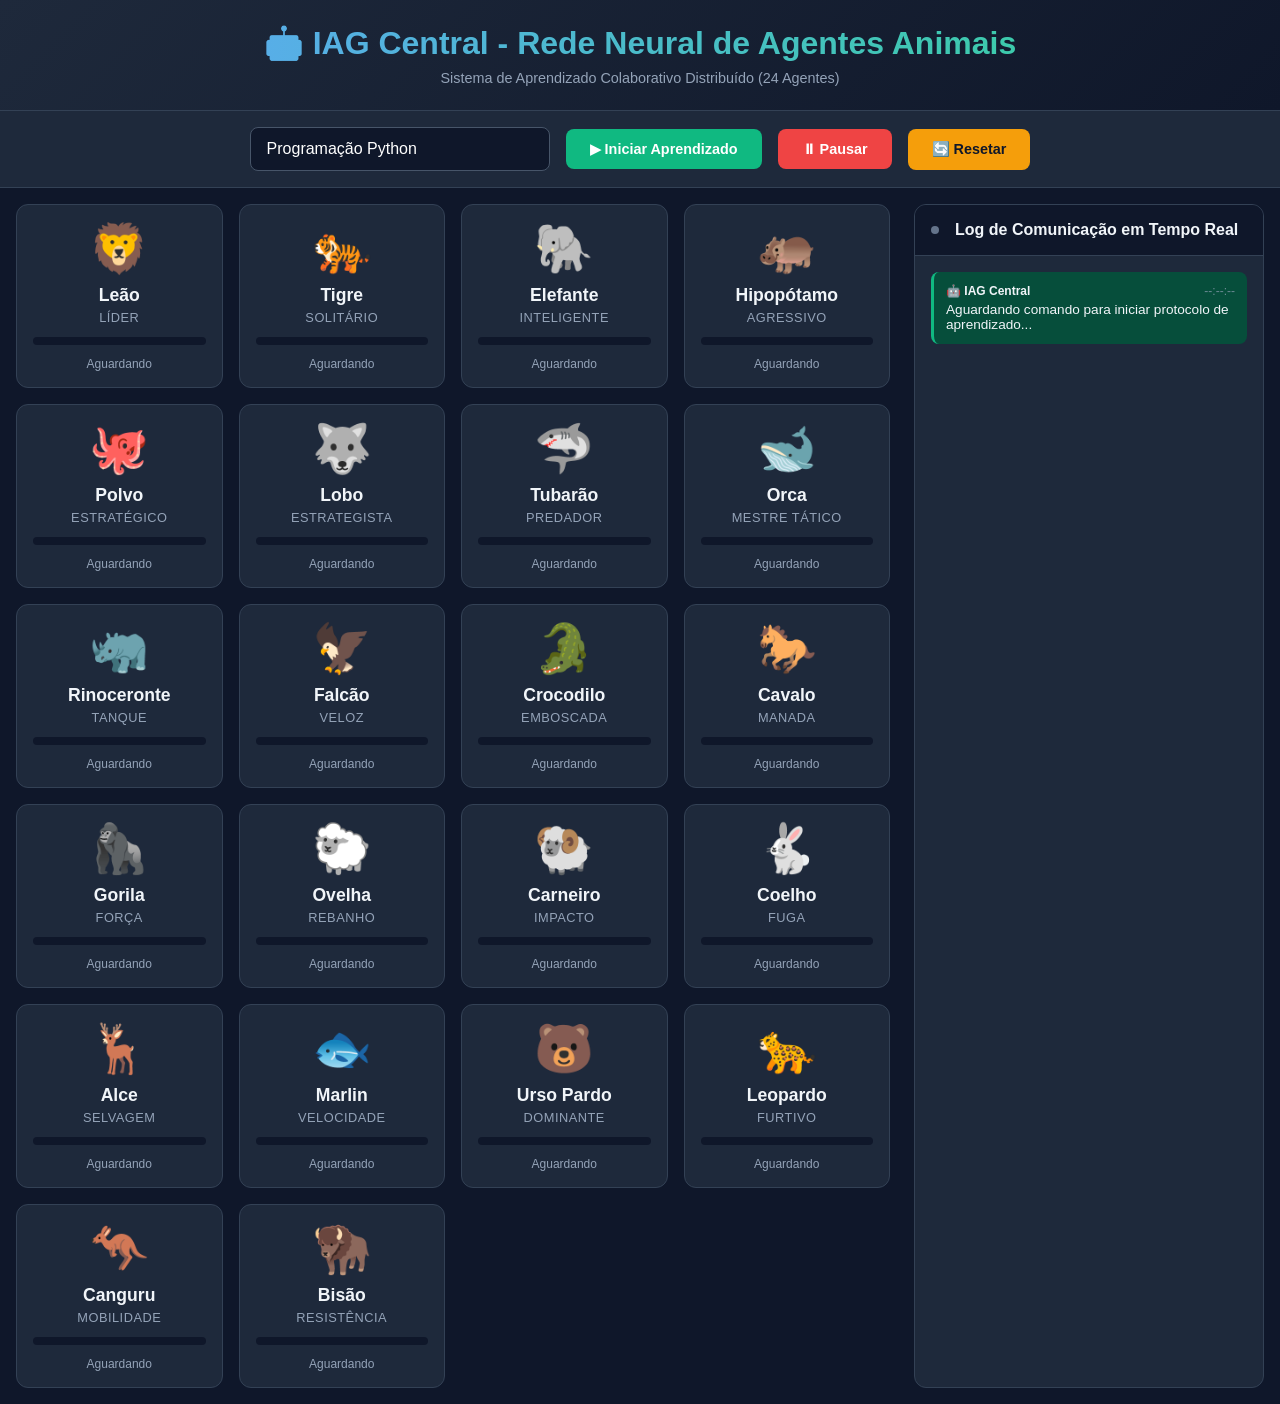
==== static/index.html @ 2105eda1 "Feat: Multi-LLM support and root migration" ====
<!DOCTYPE html>
<html lang="pt-BR">
<head>
    <meta charset="UTF-8">
    <meta name="viewport" content="width=device-width, initial-scale=1.0">
    <title>IAG Central - Simulação de Agentes Animais</title>
    <style>
        :root {
            --bg-color: #0f172a;
            --card-bg: #1e293b;
            --text-primary: #f1f5f9;
            --text-secondary: #94a3b8;
            --accent: #3b82f6;
            --success: #10b981;
            --warning: #f59e0b;
            --danger: #ef4444;
        }

        * { margin: 0; padding: 0; box-sizing: border-box; font-family: 'Segoe UI', sans-serif; }
        
        body {
            background-color: var(--bg-color);
            color: var(--text-primary);
            min-height: 100vh;
            display: flex;
            flex-direction: column;
        }

        header {
            background: linear-gradient(135deg, #1e293b 0%, #0f172a 100%);
            padding: 1.5rem;
            border-bottom: 1px solid #334155;
            text-align: center;
            box-shadow: 0 4px 6px -1px rgba(0, 0, 0, 0.1);
        }

        h1 { font-size: 2rem; margin-bottom: 0.5rem; background: linear-gradient(to right, #60a5fa, #34d399); -webkit-background-clip: text; -webkit-text-fill-color: transparent; }
        .subtitle { color: var(--text-secondary); font-size: 0.9rem; }

        .controls {
            padding: 1rem;
            background: #1e293b;
            display: flex;
            gap: 1rem;
            justify-content: center;
            align-items: center;
            flex-wrap: wrap;
            border-bottom: 1px solid #334155;
        }

        input[type="text"] {
            padding: 0.75rem 1rem;
            border-radius: 8px;
            border: 1px solid #475569;
            background: #0f172a;
            color: white;
            width: 300px;
            font-size: 1rem;
        }

        button {
            padding: 0.75rem 1.5rem;
            border-radius: 8px;
            border: none;
            font-weight: bold;
            cursor: pointer;
            transition: all 0.2s;
            font-size: 0.9rem;
        }

        .btn-start { background: var(--success); color: white; }
        .btn-start:hover { background: #059669; transform: translateY(-2px); }
        .btn-stop { background: var(--danger); color: white; }
        .btn-stop:hover { background: #dc2626; transform: translateY(-2px); }
        .btn-reset { background: var(--warning); color: #0f172a; }
        .btn-reset:hover { background: #d97706; transform: translateY(-2px); }

        .main-container {
            display: grid;
            grid-template-columns: 1fr 350px;
            gap: 1rem;
            padding: 1rem;
            flex: 1;
            overflow: hidden;
        }

        .agents-grid {
            display: grid;
            grid-template-columns: repeat(auto-fill, minmax(200px, 1fr));
            gap: 1rem;
            overflow-y: auto;
            padding-right: 0.5rem;
        }

        .agent-card {
            background: var(--card-bg);
            border-radius: 12px;
            padding: 1rem;
            display: flex;
            flex-direction: column;
            align-items: center;
            text-align: center;
            border: 1px solid #334155;
            transition: transform 0.2s, box-shadow 0.2s;
            position: relative;
            overflow: hidden;
        }

        .agent-card:hover {
            transform: translateY(-4px);
            box-shadow: 0 10px 15px -3px rgba(0, 0, 0, 0.3);
            border-color: var(--accent);
        }

        .agent-icon { font-size: 3rem; margin-bottom: 0.5rem; }
        .agent-name { font-weight: bold; font-size: 1.1rem; margin-bottom: 0.25rem; }
        .agent-type { font-size: 0.8rem; color: var(--text-secondary); margin-bottom: 0.75rem; text-transform: uppercase; letter-spacing: 0.5px; }

        .progress-container {
            width: 100%;
            height: 8px;
            background: #0f172a;
            border-radius: 4px;
            overflow: hidden;
            margin-bottom: 0.5rem;
        }

        .progress-bar {
            height: 100%;
            background: linear-gradient(90deg, var(--accent), var(--success));
            width: 0%;
            transition: width 0.5s ease-out;
        }

        .agent-status {
            font-size: 0.75rem;
            color: var(--text-secondary);
            margin-top: 0.25rem;
        }

        .chat-panel {
            background: var(--card-bg);
            border-radius: 12px;
            border: 1px solid #334155;
            display: flex;
            flex-direction: column;
            overflow: hidden;
        }

        .chat-header {
            padding: 1rem;
            background: #0f172a;
            border-bottom: 1px solid #334155;
            font-weight: bold;
            display: flex;
            align-items: center;
            gap: 0.5rem;
        }

        .chat-messages {
            flex: 1;
            overflow-y: auto;
            padding: 1rem;
            display: flex;
            flex-direction: column;
            gap: 0.75rem;
        }

        .message {
            background: #0f172a;
            padding: 0.75rem;
            border-radius: 8px;
            font-size: 0.85rem;
            border-left: 3px solid var(--accent);
            animation: fadeIn 0.3s ease-in;
        }

        .message.system { border-left-color: var(--success); background: #064e3b; }
        .message.expert { border-left-color: var(--warning); background: #451a03; }

        .msg-header { display: flex; justify-content: space-between; margin-bottom: 0.25rem; font-size: 0.75rem; color: var(--text-secondary); }
        .msg-agent { font-weight: bold; color: var(--text-primary); }
        .msg-time { opacity: 0.7; }

        @keyframes fadeIn { from { opacity: 0; transform: translateY(10px); } to { opacity: 1; transform: translateY(0); } }

        /* Scrollbar customizada */
        ::-webkit-scrollbar { width: 8px; }
        ::-webkit-scrollbar-track { background: #0f172a; }
        ::-webkit-scrollbar-thumb { background: #475569; border-radius: 4px; }
        ::-webkit-scrollbar-thumb:hover { background: #64748b; }

        .status-indicator {
            display: inline-block;
            width: 8px;
            height: 8px;
            border-radius: 50%;
            background: #64748b;
            margin-right: 0.5rem;
        }
        .status-indicator.active { background: var(--success); box-shadow: 0 0 8px var(--success); animation: pulse 1.5s infinite; }

        @keyframes pulse { 0% { opacity: 1; } 50% { opacity: 0.5; } 100% { opacity: 1; } }

        .topic-display {
            margin-top: 0.5rem;
            font-size: 0.9rem;
            color: var(--accent);
            font-weight: bold;
        }
    </style>
</head>
<body>
    <header>
        <h1>🤖 IAG Central - Rede Neural de Agentes Animais</h1>
        <p class="subtitle">Sistema de Aprendizado Colaborativo Distribuído (24 Agentes)</p>
    </header>

    <div class="controls">
        <input type="text" id="topicInput" placeholder="Ex: Python, Mandarim, Quantum Physics..." value="Programação Python">
        <button class="btn-start" onclick="startLearning()">▶ Iniciar Aprendizado</button>
        <button class="btn-stop" onclick="stopLearning()">⏸ Pausar</button>
        <button class="btn-reset" onclick="resetSimulation()">🔄 Resetar</button>
    </div>

    <div class="main-container">
        <div class="agents-grid" id="agentsGrid">
            <!-- Cards gerados via JS -->
        </div>

        <div class="chat-panel">
            <div class="chat-header">
                <span class="status-indicator" id="systemStatus"></span>
                Log de Comunicação em Tempo Real
            </div>
            <div class="chat-messages" id="chatMessages">
                <div class="message system">
                    <div class="msg-header">
                        <span class="msg-agent">🤖 IAG Central</span>
                        <span class="msg-time">--:--:--</span>
                    </div>
                    <div class="msg-text">Aguardando comando para iniciar protocolo de aprendizado...</div>
                </div>
            </div>
        </div>
    </div>

    <script>
        const agentsGrid = document.getElementById('agentsGrid');
        const chatMessages = document.getElementById('chatMessages');
        const systemStatus = document.getElementById('systemStatus');
        let eventSource = null;
        let isRunning = false;

        // Inicializar Grid
        function initGrid() {
            const animals = [
                {id: 'leao', name: 'Leão', icon: '🦁', type: 'Líder'},
                {id: 'tigre', name: 'Tigre', icon: '🐅', type: 'Solitário'},
                {id: 'elefante', name: 'Elefante', icon: '🐘', type: 'Inteligente'},
                {id: 'hipopotamo', name: 'Hipopótamo', icon: '🦛', type: 'Agressivo'},
                {id: 'polvo', name: 'Polvo', icon: '🐙', type: 'Estratégico'},
                {id: 'lobo', name: 'Lobo', icon: '🐺', type: 'Estrategista'},
                {id: 'tubarao', name: 'Tubarão', icon: '🦈', type: 'Predador'},
                {id: 'orca', name: 'Orca', icon: '🐋', type: 'Mestre Tático'},
                {id: 'rinoceronte', name: 'Rinoceronte', icon: '🦏', type: 'Tanque'},
                {id: 'falcao', name: 'Falcão', icon: '🦅', type: 'Veloz'},
                {id: 'crocodilo', name: 'Crocodilo', icon: '🐊', type: 'Emboscada'},
                {id: 'cavalo', name: 'Cavalo', icon: '🐎', type: 'Manada'},
                {id: 'gorila', name: 'Gorila', icon: '🦍', type: 'Força'},
                {id: 'ovelha', name: 'Ovelha', icon: '🐑', type: 'Rebanho'},
                {id: 'carneiro', name: 'Carneiro', icon: '🐏', type: 'Impacto'},
                {id: 'coelho', name: 'Coelho', icon: '🐇', type: 'Fuga'},
                {id: 'alce', name: 'Alce', icon: '🦌', type: 'Selvagem'},
                {id: 'marlin', name: 'Marlin', icon: '🐟', type: 'Velocidade'},
                {id: 'urso_pardo', name: 'Urso Pardo', icon: '🐻', type: 'Dominante'},
                {id: 'leopardo', name: 'Leopardo', icon: '🐆', type: 'Furtivo'},
                {id: 'canguru', name: 'Canguru', icon: '🦘', type: 'Mobilidade'},
                {id: 'bisao', name: 'Bisão', icon: '🦬', type: 'Resistência'}
            ];

            agentsGrid.innerHTML = animals.map(a => `
                <div class="agent-card" id="card-${a.id}">
                    <div class="agent-icon">${a.icon}</div>
                    <div class="agent-name">${a.name}</div>
                    <div class="agent-type">${a.type}</div>
                    <div class="progress-container">
                        <div class="progress-bar" id="prog-${a.id}"></div>
                    </div>
                    <div class="agent-status" id="status-${a.id}">Aguardando</div>
                </div>
            `).join('');
        }

        function connectSSE() {
            if (eventSource) eventSource.close();
            
            eventSource = new EventSource('/stream');
            
            eventSource.addEventListener('update', (event) => {
                const data = JSON.parse(event.data);
                updateAgents(data.agents);
                updateChat(data.chat);
                
                if (data.active) {
                    systemStatus.classList.add('active');
                    document.querySelector('.topic-display')?.remove();
                    if (!document.getElementById('currentTopic')) {
                        const topicEl = document.createElement('div');
                        topicEl.id = 'currentTopic';
                        topicEl.className = 'topic-display';
                        topicEl.textContent = `📚 Aprendendo: ${data.topic}`;
                        document.querySelector('.chat-header').appendChild(topicEl);
                    }
                } else {
                    systemStatus.classList.remove('active');
                }
            });

            eventSource.onerror = () => {
                console.log("Reconectando...");
                eventSource.close();
                setTimeout(connectSSE, 3000);
            };
        }

        function updateAgents(agentsState) {
            for (const [id, state] of Object.entries(agentsState)) {
                const bar = document.getElementById(`prog-${id}`);
                const status = document.getElementById(`status-${id}`);
                if (bar) bar.style.width = `${state.progress}%`;
                if (status) {
                    status.textContent = `${state.status} (${Math.round(state.progress)}%)`;
                    if (state.progress >= 100) status.style.color = '#10b981';
                    else if (state.progress >= 70) status.style.color = '#3b82f6';
                    else status.style.color = '#94a3b8';
                }
            }
        }

        function updateChat(messages) {
            if (messages.length === 0) return;
            
            const lastMsg = chatMessages.querySelector('.message');
            if (lastMsg && messages[0]) {
                const lastText = lastMsg.querySelector('.msg-text').textContent;
                if (lastText === messages[0].text) return;
            }

            const msg = messages[0];
            const div = document.createElement('div');
            div.className = `message ${msg.agent === 'IAG Central' ? 'system' : (msg.progress > 80 ? 'expert' : '')}`;
            div.innerHTML = `
                <div class="msg-header">
                    <span class="msg-agent">${msg.icon} ${msg.agent}</span>
                    <span class="msg-time">${msg.time}</span>
                </div>
                <div class="msg-text">${msg.text}</div>
            `;
            
            chatMessages.insertBefore(div, chatMessages.firstChild);
            
            while (chatMessages.children.length > 20) {
                chatMessages.removeChild(chatMessages.lastChild);
            }
        }

        async function startLearning() {
            if (isRunning) return;
            const topic = document.getElementById('topicInput').value || "Conhecimento Geral";
            try {
                const res = await fetch(`/start/${encodeURIComponent(topic)}`, { method: 'POST' });
                if (res.ok) {
                    isRunning = true;
                    connectSSE();
                }
            } catch (e) { console.error(e); }
        }

        async function stopLearning() {
            try {
                const res = await fetch('/stop', { method: 'POST' });
                if (res.ok) isRunning = false;
            } catch (e) { console.error(e); }
        }

        function resetSimulation() {
            location.reload();
        }

        initGrid();
        connectSSE();
    </script>
</body>
</html>
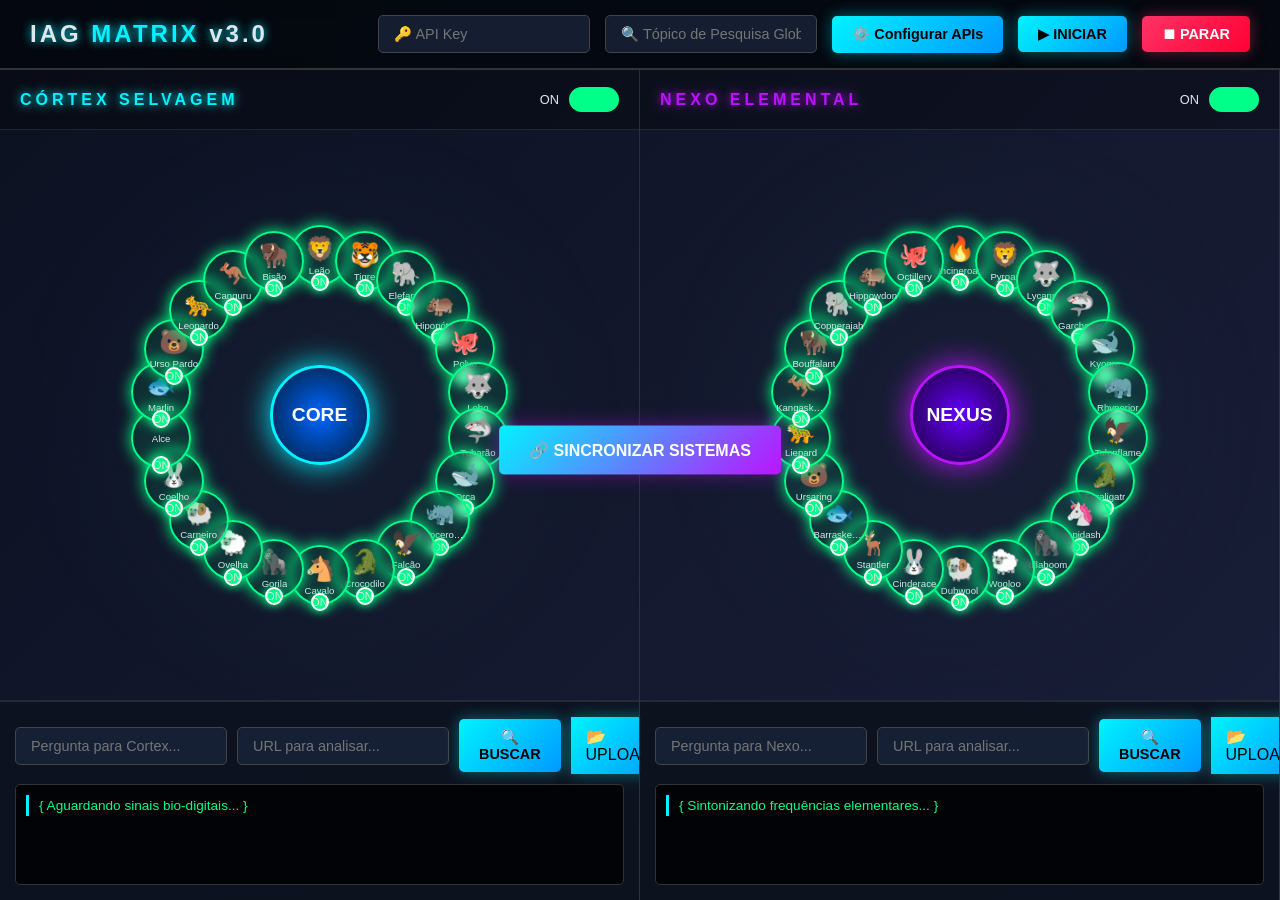
==== commit 9100d432: "feat: Matrix v3.0 Final - Premium Nexus (Duo-Rings, API Matrix, Global Sync & Bugfixes)" ====
--- a/static/index.html
+++ b/static/index.html
@@ -1,395 +1,738 @@
 <!DOCTYPE html>
-<html lang="pt-BR">
+<html lang="pt-br">
 <head>
     <meta charset="UTF-8">
     <meta name="viewport" content="width=device-width, initial-scale=1.0">
-    <title>IAG Central - Simulação de Agentes Animais</title>
+    <title>IAG MATRIX - Sistema Híbrido</title>
     <style>
         :root {
-            --bg-color: #0f172a;
-            --card-bg: #1e293b;
-            --text-primary: #f1f5f9;
-            --text-secondary: #94a3b8;
-            --accent: #3b82f6;
-            --success: #10b981;
-            --warning: #f59e0b;
-            --danger: #ef4444;
-        }
-
-        * { margin: 0; padding: 0; box-sizing: border-box; font-family: 'Segoe UI', sans-serif; }
+            --bg-dark: #0b1120;
+            --panel-bg: #151e32;
+            --neon-blue: #00f3ff;
+            --neon-purple: #bc13fe;
+            --neon-green: #00ff88;
+            --text-color: #e0e6ed;
+        }
+
+        * { box-sizing: border-box; margin: 0; padding: 0; font-family: 'Segoe UI', sans-serif; }
         
-        body {
-            background-color: var(--bg-color);
-            color: var(--text-primary);
-            min-height: 100vh;
+        body { 
+            background: linear-gradient(135deg, #0b1120 0%, #1a1f3a 100%); 
+            color: var(--text-color); 
+            height: 100vh; 
+            overflow: hidden; 
+            display: flex; 
+            flex-direction: column; 
+        }
+
+        /* Header */
+        header {
+            height: 70px; 
+            background: rgba(5, 8, 15, 0.95); 
+            border-bottom: 2px solid #333;
+            display: flex; 
+            align-items: center; 
+            justify-content: space-between; 
+            padding: 0 30px;
+            backdrop-filter: blur(10px);
+        }
+
+        .logo { 
+            font-weight: bold; 
+            font-size: 1.5rem; 
+            letter-spacing: 3px;
+            text-shadow: 0 0 10px var(--neon-blue);
+        }
+        .logo span { color: var(--neon-blue); }
+
+        .top-controls { 
+            display: flex; 
+            gap: 15px; 
+            align-items: center; 
+        }
+
+        input[type="text"], input[type="password"] { 
+            background: rgba(26, 37, 58, 0.8); 
+            border: 1px solid #444; 
+            color: white; 
+            padding: 10px 15px; 
+            border-radius: 5px;
+            font-size: 0.9rem;
+        }
+
+        button { 
+            cursor: pointer; 
+            border: none; 
+            padding: 10px 20px; 
+            border-radius: 5px; 
+            font-weight: bold; 
+            transition: all 0.3s;
+            font-size: 0.9rem;
+        }
+
+        .btn-primary { 
+            background: linear-gradient(135deg, var(--neon-blue), #0099ff); 
+            color: #000;
+            box-shadow: 0 0 15px rgba(0, 243, 255, 0.4);
+        }
+        .btn-primary:hover { transform: translateY(-2px); box-shadow: 0 0 25px rgba(0, 243, 255, 0.6); }
+
+        .btn-danger { 
+            background: linear-gradient(135deg, #ff3366, #ff0033); 
+            color: white;
+            box-shadow: 0 0 15px rgba(255, 51, 102, 0.4);
+        }
+        .btn-danger:hover { transform: translateY(-2px); }
+
+        .btn-sync { 
+            background: linear-gradient(135deg, var(--neon-blue), var(--neon-purple)); 
+            color: white;
+            box-shadow: 0 0 20px rgba(188, 19, 254, 0.4);
+        }
+
+        /* Main Container */
+        .matrix-container {
+            flex: 1; 
+            display: flex; 
+            position: relative;
+        }
+
+        .side-panel {
+            flex: 1; 
+            position: relative; 
+            border-right: 1px solid rgba(255,255,255,0.1);
+            overflow: hidden;
             display: flex;
             flex-direction: column;
         }
 
-        header {
-            background: linear-gradient(135deg, #1e293b 0%, #0f172a 100%);
-            padding: 1.5rem;
-            border-bottom: 1px solid #334155;
-            text-align: center;
-            box-shadow: 0 4px 6px -1px rgba(0, 0, 0, 0.1);
-        }
-
-        h1 { font-size: 2rem; margin-bottom: 0.5rem; background: linear-gradient(to right, #60a5fa, #34d399); -webkit-background-clip: text; -webkit-text-fill-color: transparent; }
-        .subtitle { color: var(--text-secondary); font-size: 0.9rem; }
-
-        .controls {
-            padding: 1rem;
-            background: #1e293b;
-            display: flex;
-            gap: 1rem;
-            justify-content: center;
-            align-items: center;
-            flex-wrap: wrap;
-            border-bottom: 1px solid #334155;
-        }
-
-        input[type="text"] {
-            padding: 0.75rem 1rem;
-            border-radius: 8px;
-            border: 1px solid #475569;
-            background: #0f172a;
-            color: white;
-            width: 300px;
+        .panel-header {
+            height: 60px; 
+            display: flex; 
+            align-items: center; 
+            justify-content: space-between;
+            padding: 0 20px;
+            background: rgba(0,0,0,0.3);
+            border-bottom: 1px solid rgba(255,255,255,0.1);
+        }
+
+        .panel-title { 
+            font-weight: bold; 
+            letter-spacing: 4px; 
             font-size: 1rem;
-        }
-
-        button {
-            padding: 0.75rem 1.5rem;
-            border-radius: 8px;
-            border: none;
-            font-weight: bold;
-            cursor: pointer;
-            transition: all 0.2s;
-            font-size: 0.9rem;
-        }
-
-        .btn-start { background: var(--success); color: white; }
-        .btn-start:hover { background: #059669; transform: translateY(-2px); }
-        .btn-stop { background: var(--danger); color: white; }
-        .btn-stop:hover { background: #dc2626; transform: translateY(-2px); }
-        .btn-reset { background: var(--warning); color: #0f172a; }
-        .btn-reset:hover { background: #d97706; transform: translateY(-2px); }
-
-        .main-container {
-            display: grid;
-            grid-template-columns: 1fr 350px;
-            gap: 1rem;
-            padding: 1rem;
-            flex: 1;
-            overflow: hidden;
-        }
-
-        .agents-grid {
-            display: grid;
-            grid-template-columns: repeat(auto-fill, minmax(200px, 1fr));
-            gap: 1rem;
-            overflow-y: auto;
-            padding-right: 0.5rem;
-        }
-
-        .agent-card {
-            background: var(--card-bg);
-            border-radius: 12px;
-            padding: 1rem;
-            display: flex;
-            flex-direction: column;
-            align-items: center;
-            text-align: center;
-            border: 1px solid #334155;
-            transition: transform 0.2s, box-shadow 0.2s;
-            position: relative;
-            overflow: hidden;
-        }
-
-        .agent-card:hover {
-            transform: translateY(-4px);
-            box-shadow: 0 10px 15px -3px rgba(0, 0, 0, 0.3);
-            border-color: var(--accent);
-        }
-
-        .agent-icon { font-size: 3rem; margin-bottom: 0.5rem; }
-        .agent-name { font-weight: bold; font-size: 1.1rem; margin-bottom: 0.25rem; }
-        .agent-type { font-size: 0.8rem; color: var(--text-secondary); margin-bottom: 0.75rem; text-transform: uppercase; letter-spacing: 0.5px; }
-
-        .progress-container {
-            width: 100%;
-            height: 8px;
-            background: #0f172a;
-            border-radius: 4px;
-            overflow: hidden;
-            margin-bottom: 0.5rem;
-        }
-
-        .progress-bar {
-            height: 100%;
-            background: linear-gradient(90deg, var(--accent), var(--success));
-            width: 0%;
-            transition: width 0.5s ease-out;
-        }
-
-        .agent-status {
-            font-size: 0.75rem;
-            color: var(--text-secondary);
-            margin-top: 0.25rem;
-        }
-
-        .chat-panel {
-            background: var(--card-bg);
-            border-radius: 12px;
-            border: 1px solid #334155;
-            display: flex;
-            flex-direction: column;
-            overflow: hidden;
-        }
-
-        .chat-header {
-            padding: 1rem;
-            background: #0f172a;
-            border-bottom: 1px solid #334155;
-            font-weight: bold;
+            text-shadow: 0 0 10px currentColor;
+        }
+        .cortex .panel-title { color: var(--neon-blue); }
+        .nexo .panel-title { color: var(--neon-purple); }
+
+        .system-toggle {
             display: flex;
             align-items: center;
-            gap: 0.5rem;
-        }
-
-        .chat-messages {
+            gap: 10px;
+            font-size: 0.8rem;
+        }
+
+        .toggle-switch {
+            position: relative;
+            width: 50px;
+            height: 25px;
+            background: #333;
+            border-radius: 25px;
+            cursor: pointer;
+            transition: 0.3s;
+        }
+
+        .toggle-switch.active {
+            background: var(--neon-green);
+        }
+
+        .toggle-slider {
+            position: absolute;
+            top: 3px;
+            left: 3px;
+            width: 19px;
+            height: 19px;
+            background: white;
+            border-radius: 50%;
+            transition: 0.3s;
+        }
+
+        .toggle-switch.active .toggle-slider {
+            left: 28px;
+        }
+
+        /* Graph Area - Radial Layout */
+        .graph-area {
+            flex: 1; 
+            position: relative; 
+            display: flex; 
+            align-items: center; 
+            justify-content: center;
+            background: radial-gradient(circle at center, rgba(26, 37, 58, 0.5) 0%, transparent 70%);
+        }
+
+        .core-circle {
+            width: 100px; 
+            height: 100px; 
+            border-radius: 50%; 
+            display: flex; 
+            align-items: center; 
+            justify-content: center;
+            font-weight: bold;
+            font-size: 1.2rem;
+            z-index: 10;
+            position: absolute;
+            box-shadow: 0 0 30px rgba(0,0,0,0.8);
+            border: 3px solid;
+        }
+
+        .cortex .core-circle { 
+            background: radial-gradient(circle, #0066ff, #001a33);
+            border-color: var(--neon-blue); 
+            box-shadow: 0 0 30px var(--neon-blue);
+            color: white;
+        }
+
+        .nexo .core-circle { 
+            background: radial-gradient(circle, #6600ff, #1a0033);
+            border-color: var(--neon-purple); 
+            box-shadow: 0 0 30px var(--neon-purple);
+            color: white;
+        }
+
+        /* Agent Nodes */
+        .agent-node {
+            position: absolute; 
+            width: 60px; 
+            height: 60px; 
+            border-radius: 50%;
+            background: rgba(34, 34, 34, 0.9);
+            border: 2px solid #444;
+            display: flex; 
+            flex-direction: column;
+            align-items: center; 
+            justify-content: center; 
+            font-size: 0.65rem; 
+            cursor: pointer;
+            transition: all 0.3s;
+            z-index: 5;
+            backdrop-filter: blur(5px);
+        }
+
+        .agent-node:hover {
+            transform: scale(1.1);
+            z-index: 6;
+        }
+
+        .agent-node.active { 
+            border-color: var(--neon-green); 
+            box-shadow: 0 0 15px var(--neon-green);
+            background: rgba(0, 255, 136, 0.1);
+        }
+
+        .agent-node.disabled { 
+            opacity: 0.3; 
+            filter: grayscale(1);
+        }
+
+        .agent-icon {
+            font-size: 1.5rem;
+            margin-bottom: 2px;
+        }
+
+        .agent-name {
+            font-size: 0.6rem;
+            text-align: center;
+            max-width: 50px;
+            overflow: hidden;
+            text-overflow: ellipsis;
+        }
+
+        .agent-toggle-btn {
+            position: absolute; 
+            bottom: -8px; 
+            width: 18px; 
+            height: 18px; 
+            border-radius: 50%;
+            background: #333; 
+            border: 2px solid #fff;
+            cursor: pointer;
+            display: flex;
+            align-items: center;
+            justify-content: center;
+            font-size: 0.7rem;
+            z-index: 7;
+        }
+
+        .agent-toggle-btn.on { 
+            background: var(--neon-green);
+            box-shadow: 0 0 10px var(--neon-green);
+        }
+
+        /* Bottom Controls */
+        .bottom-controls {
+            height: 200px; 
+            background: rgba(13, 18, 31, 0.95);
+            border-top: 2px solid rgba(255,255,255,0.1);
+            padding: 15px; 
+            display: flex; 
+            flex-direction: column; 
+            gap: 10px;
+            backdrop-filter: blur(10px);
+        }
+
+        .control-row {
+            display: flex;
+            gap: 10px;
+            align-items: center;
+        }
+
+        .control-row input[type="text"] {
             flex: 1;
+        }
+
+        .log-box {
+            flex: 1; 
+            background: rgba(0, 0, 0, 0.8); 
+            border: 1px solid #333; 
+            color: var(--neon-green); 
+            font-family: 'Courier New', monospace;
+            padding: 10px; 
+            font-size: 0.85rem; 
             overflow-y: auto;
-            padding: 1rem;
-            display: flex;
-            flex-direction: column;
-            gap: 0.75rem;
-        }
-
-        .message {
-            background: #0f172a;
-            padding: 0.75rem;
-            border-radius: 8px;
-            font-size: 0.85rem;
-            border-left: 3px solid var(--accent);
-            animation: fadeIn 0.3s ease-in;
-        }
-
-        .message.system { border-left-color: var(--success); background: #064e3b; }
-        .message.expert { border-left-color: var(--warning); background: #451a03; }
-
-        .msg-header { display: flex; justify-content: space-between; margin-bottom: 0.25rem; font-size: 0.75rem; color: var(--text-secondary); }
-        .msg-agent { font-weight: bold; color: var(--text-primary); }
-        .msg-time { opacity: 0.7; }
-
-        @keyframes fadeIn { from { opacity: 0; transform: translateY(10px); } to { opacity: 1; transform: translateY(0); } }
-
-        /* Scrollbar customizada */
-        ::-webkit-scrollbar { width: 8px; }
-        ::-webkit-scrollbar-track { background: #0f172a; }
-        ::-webkit-scrollbar-thumb { background: #475569; border-radius: 4px; }
-        ::-webkit-scrollbar-thumb:hover { background: #64748b; }
-
-        .status-indicator {
-            display: inline-block;
-            width: 8px;
-            height: 8px;
-            border-radius: 50%;
-            background: #64748b;
-            margin-right: 0.5rem;
-        }
-        .status-indicator.active { background: var(--success); box-shadow: 0 0 8px var(--success); animation: pulse 1.5s infinite; }
-
-        @keyframes pulse { 0% { opacity: 1; } 50% { opacity: 0.5; } 100% { opacity: 1; } }
-
-        .topic-display {
-            margin-top: 0.5rem;
-            font-size: 0.9rem;
-            color: var(--accent);
-            font-weight: bold;
+            border-radius: 5px;
+        }
+
+        .log-box div {
+            margin-bottom: 5px;
+            padding: 3px;
+            border-left: 3px solid var(--neon-blue);
+            padding-left: 10px;
+        }
+
+        /* Modal */
+        .modal-overlay {
+            display: none; 
+            position: fixed; 
+            top: 0; 
+            left: 0; 
+            width: 100%; 
+            height: 100%;
+            background: rgba(0,0,0,0.9); 
+            z-index: 100; 
+            align-items: center; 
+            justify-content: center;
+            backdrop-filter: blur(5px);
+        }
+
+        .modal { 
+            background: linear-gradient(135deg, #1a253a, #0f1525); 
+            padding: 30px; 
+            border-radius: 10px; 
+            width: 500px; 
+            border: 2px solid var(--neon-blue);
+            box-shadow: 0 0 40px rgba(0, 243, 255, 0.3);
+        }
+
+        .modal h2 { 
+            margin-bottom: 20px; 
+            color: var(--neon-blue);
+            text-align: center;
+            text-shadow: 0 0 10px var(--neon-blue);
+        }
+
+        .api-row { 
+            display: flex; 
+            justify-content: space-between; 
+            margin-bottom: 15px; 
+            align-items: center;
+            padding: 10px;
+            background: rgba(255,255,255,0.05);
+            border-radius: 5px;
+        }
+
+        .api-row input[type="text"] {
+            flex: 1;
+            margin-right: 10px;
+        }
+
+        .close-modal { 
+            float: right; 
+            cursor: pointer; 
+            font-size: 1.5rem;
+            color: #fff;
+        }
+
+        /* Sync Button Center */
+        .sync-overlay {
+            position: absolute;
+            top: 50%;
+            left: 50%;
+            transform: translate(-50%, -50%);
+            z-index: 20;
+        }
+
+        /* Animations */
+        @keyframes pulse {
+            0%, 100% { opacity: 1; }
+            50% { opacity: 0.5; }
+        }
+
+        .agent-node.active .agent-icon {
+            animation: pulse 2s infinite;
         }
     </style>
 </head>
 <body>
+
     <header>
-        <h1>🤖 IAG Central - Rede Neural de Agentes Animais</h1>
-        <p class="subtitle">Sistema de Aprendizado Colaborativo Distribuído (24 Agentes)</p>
+        <div class="logo">IAG <span>MATRIX</span> v3.0</div>
+        <div class="top-controls">
+            <input type="password" id="apiKeyInput" placeholder="🔑 API Key">
+            <input type="text" id="globalQuery" placeholder="🔍 Tópico de Pesquisa Global...">
+            <button class="btn-primary" onclick="openApiModal()">⚙️ Configurar APIs</button>
+            <button class="btn-primary" onclick="startMatrix()">▶ INICIAR</button>
+            <button class="btn-danger" onclick="stopMatrix()">⏹ PARAR</button>
+        </div>
     </header>
 
-    <div class="controls">
-        <input type="text" id="topicInput" placeholder="Ex: Python, Mandarim, Quantum Physics..." value="Programação Python">
-        <button class="btn-start" onclick="startLearning()">▶ Iniciar Aprendizado</button>
-        <button class="btn-stop" onclick="stopLearning()">⏸ Pausar</button>
-        <button class="btn-reset" onclick="resetSimulation()">🔄 Resetar</button>
+    <div class="sync-overlay">
+        <button class="btn-sync" onclick="syncSystems()" style="padding: 15px 30px; font-size: 1rem;">
+            🔗 SINCRONIZAR SISTEMAS
+        </button>
     </div>
 
-    <div class="main-container">
-        <div class="agents-grid" id="agentsGrid">
-            <!-- Cards gerados via JS -->
+    <div class="matrix-container">
+        <!-- Cortex Selvagem -->
+        <div class="side-panel cortex" id="cortexPanel">
+            <div class="panel-header">
+                <span class="panel-title">CÓRTEX SELVAGEM</span>
+                <div class="system-toggle">
+                    <span id="cortexStatus">ON</span>
+                    <div class="toggle-switch active" onclick="toggleSystem('cortex')"></div>
+                </div>
+            </div>
+            <div class="graph-area" id="cortexGraph">
+                <div class="core-circle">CORE</div>
+            </div>
+            <div class="bottom-controls">
+                <div class="control-row">
+                    <input type="text" id="cortexQuery" placeholder="Pergunta para Cortex...">
+                    <input type="text" id="cortexURL" placeholder="URL para analisar...">
+                    <button class="btn-primary" onclick="research('cortex')">🔍 BUSCAR</button>
+                    <label class="btn-primary" style="padding: 10px 15px; cursor: pointer;">
+                        📂 UPLOAD
+                        <input type="file" id="cortexFile" style="display:none" onchange="uploadFile(this, 'cortex')">
+                    </label>
+                </div>
+                <div class="log-box" id="cortexLog">
+                    <div>{ Aguardando sinais bio-digitais... }</div>
+                </div>
+            </div>
         </div>
 
-        <div class="chat-panel">
-            <div class="chat-header">
-                <span class="status-indicator" id="systemStatus"></span>
-                Log de Comunicação em Tempo Real
-            </div>
-            <div class="chat-messages" id="chatMessages">
-                <div class="message system">
-                    <div class="msg-header">
-                        <span class="msg-agent">🤖 IAG Central</span>
-                        <span class="msg-time">--:--:--</span>
-                    </div>
-                    <div class="msg-text">Aguardando comando para iniciar protocolo de aprendizado...</div>
+        <!-- Nexo Elemental -->
+        <div class="side-panel nexo" id="nexoPanel">
+            <div class="panel-header">
+                <span class="panel-title">NEXO ELEMENTAL</span>
+                <div class="system-toggle">
+                    <span id="nexoStatus">ON</span>
+                    <div class="toggle-switch active" onclick="toggleSystem('nexo')"></div>
+                </div>
+            </div>
+            <div class="graph-area" id="nexoGraph">
+                <div class="core-circle">NEXUS</div>
+            </div>
+            <div class="bottom-controls">
+                <div class="control-row">
+                    <input type="text" id="nexoQuery" placeholder="Pergunta para Nexo...">
+                    <input type="text" id="nexoURL" placeholder="URL para analisar...">
+                    <button class="btn-primary" onclick="research('nexo')">🔍 BUSCAR</button>
+                    <label class="btn-primary" style="padding: 10px 15px; cursor: pointer;">
+                        📂 UPLOAD
+                        <input type="file" id="nexoFile" style="display:none" onchange="uploadFile(this, 'nexo')">
+                    </label>
+                </div>
+                <div class="log-box" id="nexoLog">
+                    <div>{ Sintonizando frequências elementares... }</div>
                 </div>
             </div>
         </div>
     </div>
 
+    <!-- Modal de APIs -->
+    <div class="modal-overlay" id="apiModal">
+        <div class="modal">
+            <span class="close-modal" onclick="closeApiModal()">&times;</span>
+            <h2>⚙️ Configuração de APIs de IA</h2>
+            <div class="api-row">
+                <span>🤖 Google Gemini</span>
+                <input type="text" placeholder="Cole sua API Key aqui">
+                <label><input type="checkbox" checked> Ativo</label>
+            </div>
+            <div class="api-row">
+                <span>🧠 OpenAI GPT-4</span>
+                <input type="text" placeholder="sk-...">
+                <label><input type="checkbox"> Ativo</label>
+            </div>
+            <div class="api-row">
+                <span>🎯 Anthropic Claude</span>
+                <input type="text" placeholder="sk-ant-...">
+                <label><input type="checkbox"> Ativo</label>
+            </div>
+            <div class="api-row">
+                <span>🔮 Hugging Face</span>
+                <input type="text" placeholder="hf_...">
+                <label><input type="checkbox"> Ativo</label>
+            </div>
+            <button class="btn-primary" onclick="saveAPIs()" style="width:100%; margin-top:20px; padding: 15px;">
+                💾 SALVAR CONFIGURAÇÕES
+            </button>
+        </div>
+    </div>
+
     <script>
-        const agentsGrid = document.getElementById('agentsGrid');
-        const chatMessages = document.getElementById('chatMessages');
-        const systemStatus = document.getElementById('systemStatus');
-        let eventSource = null;
-        let isRunning = false;
-
-        // Inicializar Grid
-        function initGrid() {
-            const animals = [
-                {id: 'leao', name: 'Leão', icon: '🦁', type: 'Líder'},
-                {id: 'tigre', name: 'Tigre', icon: '🐅', type: 'Solitário'},
-                {id: 'elefante', name: 'Elefante', icon: '🐘', type: 'Inteligente'},
-                {id: 'hipopotamo', name: 'Hipopótamo', icon: '🦛', type: 'Agressivo'},
-                {id: 'polvo', name: 'Polvo', icon: '🐙', type: 'Estratégico'},
-                {id: 'lobo', name: 'Lobo', icon: '🐺', type: 'Estrategista'},
-                {id: 'tubarao', name: 'Tubarão', icon: '🦈', type: 'Predador'},
-                {id: 'orca', name: 'Orca', icon: '🐋', type: 'Mestre Tático'},
-                {id: 'rinoceronte', name: 'Rinoceronte', icon: '🦏', type: 'Tanque'},
-                {id: 'falcao', name: 'Falcão', icon: '🦅', type: 'Veloz'},
-                {id: 'crocodilo', name: 'Crocodilo', icon: '🐊', type: 'Emboscada'},
-                {id: 'cavalo', name: 'Cavalo', icon: '🐎', type: 'Manada'},
-                {id: 'gorila', name: 'Gorila', icon: '🦍', type: 'Força'},
-                {id: 'ovelha', name: 'Ovelha', icon: '🐑', type: 'Rebanho'},
-                {id: 'carneiro', name: 'Carneiro', icon: '🐏', type: 'Impacto'},
-                {id: 'coelho', name: 'Coelho', icon: '🐇', type: 'Fuga'},
-                {id: 'alce', name: 'Alce', icon: '🦌', type: 'Selvagem'},
-                {id: 'marlin', name: 'Marlin', icon: '🐟', type: 'Velocidade'},
-                {id: 'urso_pardo', name: 'Urso Pardo', icon: '🐻', type: 'Dominante'},
-                {id: 'leopardo', name: 'Leopardo', icon: '🐆', type: 'Furtivo'},
-                {id: 'canguru', name: 'Canguru', icon: '🦘', type: 'Mobilidade'},
-                {id: 'bisao', name: 'Bisão', icon: '🦬', type: 'Resistência'}
-            ];
-
-            agentsGrid.innerHTML = animals.map(a => `
-                <div class="agent-card" id="card-${a.id}">
-                    <div class="agent-icon">${a.icon}</div>
-                    <div class="agent-name">${a.name}</div>
-                    <div class="agent-type">${a.type}</div>
-                    <div class="progress-container">
-                        <div class="progress-bar" id="prog-${a.id}"></div>
-                    </div>
-                    <div class="agent-status" id="status-${a.id}">Aguardando</div>
-                </div>
-            `).join('');
-        }
-
-        function connectSSE() {
-            if (eventSource) eventSource.close();
+        // Dados dos Agentes
+        const animals = [
+            {name: "Leão", icon: "🦁"}, {name: "Tigre", icon: "🐯"}, 
+            {name: "Elefante", icon: "🐘"}, {name: "Hipopótamo", icon: "🦛"}, 
+            {name: "Polvo", icon: "🐙"}, {name: "Lobo", icon: "🐺"}, 
+            {name: "Tubarão", icon: "🦈"}, {name: "Orca", icon: "🐋"}, 
+            {name: "Rinoceronte", icon: "🦏"}, {name: "Falcão", icon: "🦅"}, 
+            {name: "Crocodilo", icon: "🐊"}, {name: "Cavalo", icon: "🐴"}, 
+            {name: "Gorila", icon: "🦍"}, {name: "Ovelha", icon: "🐑"}, 
+            {name: "Carneiro", icon: "🐏"}, {name: "Coelho", icon: "🐰"}, 
+            {name: "Alce", icon: ""}, {name: "Marlin", icon: "🐟"}, 
+            {name: "Urso Pardo", icon: "🐻"}, {name: "Leopardo", icon: "🐆"}, 
+            {name: "Canguru", icon: "🦘"}, {name: "Bisão", icon: "🦬"}
+        ];
+
+        const pokemons = [
+            {name: "Incineroar", icon: "🔥"}, {name: "Pyroar", icon: "🦁"}, 
+            {name: "Lycanroc", icon: "🐺"}, {name: "Garchomp", icon: "🦈"}, 
+            {name: "Kyogre", icon: "🐋"}, {name: "Rhyperior", icon: "🦏"}, 
+            {name: "Talonflame", icon: "🦅"}, {name: "Feraligatr", icon: "🐊"}, 
+            {name: "Rapidash", icon: "🦄"}, {name: "Rillaboom", icon: "🦍"}, 
+            {name: "Wooloo", icon: "🐑"}, {name: "Dubwool", icon: "🐏"}, 
+            {name: "Cinderace", icon: "🐰"}, {name: "Stantler", icon: "🦌"}, 
+            {name: "Barraskewda", icon: "🐟"}, {name: "Ursaring", icon: "🐻"}, 
+            {name: "Liepard", icon: "🐆"}, {name: "Kangaskhan", icon: "🦘"}, 
+            {name: "Bouffalant", icon: "🦬"}, {name: "Copperajah", icon: "🐘"}, 
+            {name: "Hippowdon", icon: "🦛"}, {name: "Octillery", icon: "🐙"}
+        ];
+
+        // WebSocket Connection
+        let ws;
+        function connectWebSocket() {
+            ws = new WebSocket("ws://localhost:8001/ws");
+            ws.onopen = () => log('cortexLog', "✅ Conectado ao servidor");
+            ws.onmessage = (event) => handleSystemMessage(JSON.parse(event.data));
+            ws.onclose = () => setTimeout(connectWebSocket, 3000);
+        }
+
+        function handleSystemMessage(data) {
+            if(data.type === 'SYSTEM_MSG') {
+                log('cortexLog', data.content);
+                log('nexoLog', data.content);
+            } else if(data.type === 'RESEARCH_RESULT') {
+                const logId = data.side === 'cortex' ? 'cortexLog' : 'nexoLog';
+                log(logId, `📥 RESULTADO: ${data.content}`);
+            } else if(data.type === 'AGENT_UPDATE') {
+                updateAgentStatus(data.agent, data.status);
+            }
+        }
+
+        function log(elementId, msg) {
+            const box = document.getElementById(elementId);
+            const time = new Date().toLocaleTimeString();
+            box.innerHTML += `<div>[${time}] ${msg}</div>`;
+            box.scrollTop = box.scrollHeight;
+        }
+
+        function createRadialGraph(containerId, agents) {
+            const container = document.getElementById(containerId);
+            const radius = 160; 
+            const centerX = container.offsetWidth / 2;
+            const centerY = container.offsetHeight / 2;
+
+            agents.forEach((agent, index) => {
+                const angle = (index / agents.length) * 2 * Math.PI - Math.PI / 2;
+                const x = centerX + radius * Math.cos(angle) - 30;
+                const y = centerY + radius * Math.sin(angle) - 30;
+
+                const node = document.createElement('div');
+                node.className = 'agent-node active';
+                node.id = `${containerId}-${agent.name.replace(/\s/g, '')}`;
+                node.style.left = `${x}px`;
+                node.style.top = `${y}px`;
+                node.innerHTML = `
+                    <div class="agent-icon">${agent.icon}</div>
+                    <div class="agent-name">${agent.name}</div>
+                    <div class="agent-toggle-btn on" onclick="toggleAgent('${agent.name}', event)">ON</div>
+                `;
+                node.onclick = (e) => {
+                    if(!e.target.classList.contains('agent-toggle-btn')) {
+                        selectAgent(agent.name);
+                    }
+                };
+                container.appendChild(node);
+            });
+        }
+
+        function toggleAgent(name, event) {
+            event.stopPropagation();
+            const btn = event.target;
+            const node = btn.parentElement;
+            const isOn = btn.classList.contains('on');
             
-            eventSource = new EventSource('/stream');
+            if(isOn) {
+                btn.classList.remove('on');
+                btn.textContent = 'OFF';
+                node.classList.remove('active');
+                node.classList.add('disabled');
+                log('cortexLog', `❌ ${name} desativado`);
+            } else {
+                btn.classList.add('on');
+                btn.textContent = 'ON';
+                node.classList.add('active');
+                node.classList.remove('disabled');
+                log('cortexLog', `✅ ${name} ativado`);
+            }
+
+            if(ws && ws.readyState === WebSocket.OPEN) {
+                ws.send(JSON.stringify({
+                    type: 'AGENT_TOGGLE',
+                    agent: name,
+                    status: !isOn
+                }));
+            }
+        }
+
+        function toggleSystem(system) {
+            const panel = document.getElementById(`${system}Panel`);
+            const statusEl = document.getElementById(`${system}Status`);
+            const toggle = panel.querySelector('.toggle-switch');
+            const isActive = toggle.classList.contains('active');
             
-            eventSource.addEventListener('update', (event) => {
-                const data = JSON.parse(event.data);
-                updateAgents(data.agents);
-                updateChat(data.chat);
-                
-                if (data.active) {
-                    systemStatus.classList.add('active');
-                    document.querySelector('.topic-display')?.remove();
-                    if (!document.getElementById('currentTopic')) {
-                        const topicEl = document.createElement('div');
-                        topicEl.id = 'currentTopic';
-                        topicEl.className = 'topic-display';
-                        topicEl.textContent = `📚 Aprendendo: ${data.topic}`;
-                        document.querySelector('.chat-header').appendChild(topicEl);
-                    }
-                } else {
-                    systemStatus.classList.remove('active');
-                }
-            });
-
-            eventSource.onerror = () => {
-                console.log("Reconectando...");
-                eventSource.close();
-                setTimeout(connectSSE, 3000);
-            };
-        }
-
-        function updateAgents(agentsState) {
-            for (const [id, state] of Object.entries(agentsState)) {
-                const bar = document.getElementById(`prog-${id}`);
-                const status = document.getElementById(`status-${id}`);
-                if (bar) bar.style.width = `${state.progress}%`;
-                if (status) {
-                    status.textContent = `${state.status} (${Math.round(state.progress)}%)`;
-                    if (state.progress >= 100) status.style.color = '#10b981';
-                    else if (state.progress >= 70) status.style.color = '#3b82f6';
-                    else status.style.color = '#94a3b8';
-                }
-            }
-        }
-
-        function updateChat(messages) {
-            if (messages.length === 0) return;
+            if(isActive) {
+                toggle.classList.remove('active');
+                statusEl.textContent = 'OFF';
+                statusEl.style.color = '#666';
+                log(`${system}Log`, `🛑 Sistema ${system.toUpperCase()} desligado`);
+            } else {
+                toggle.classList.add('active');
+                statusEl.textContent = 'ON';
+                statusEl.style.color = 'var(--neon-green)';
+                log(`${system}Log`, `✅ Sistema ${system.toUpperCase()} ligado`);
+            }
+        }
+
+        function startMatrix() {
+            log('cortexLog', "🚀 Matrix ativada - Todos sistemas online");
+            log('nexoLog', "🚀 Matrix ativada - Todos sistemas online");
+            if(ws && ws.readyState === WebSocket.OPEN) {
+                ws.send(JSON.stringify({type: 'START_MATRIX'}));
+            }
+        }
+
+        function stopMatrix() {
+            log('cortexLog', "⏹ Matrix desativada");
+            log('nexoLog', "⏹ Matrix desativada");
+            if(ws && ws.readyState === WebSocket.OPEN) {
+                ws.send(JSON.stringify({type: 'STOP_MATRIX'}));
+            }
+        }
+
+        async function research(side) {
+            const queryInput = document.getElementById(`${side}Query`);
+            const query = queryInput.value;
+            if(!query) {
+                log(`${side}Log`, "⚠️ Digite uma pergunta primeiro");
+                return;
+            }
+
+            log(`${side}Log`, `🔍 Buscando: "${query}"...`);
+            queryInput.value = '';
+
+            try {
+                const res = await fetch("/api/research", {
+                    method: "POST",
+                    headers: {"Content-Type": "application/json"},
+                    body: JSON.stringify({query, side})
+                });
+                const data = await res.json();
+                if(data.error) log(`${side}Log`, `❌ Erro: ${data.error}`);
+            } catch (e) {
+                log(`${side}Log`, `❌ Falha de conexão com a API`);
+            }
+        }
+
+        async function uploadFile(input, side) {
+            const file = input.files[0];
+            if(!file) return;
             
-            const lastMsg = chatMessages.querySelector('.message');
-            if (lastMsg && messages[0]) {
-                const lastText = lastMsg.querySelector('.msg-text').textContent;
-                if (lastText === messages[0].text) return;
-            }
-
-            const msg = messages[0];
-            const div = document.createElement('div');
-            div.className = `message ${msg.agent === 'IAG Central' ? 'system' : (msg.progress > 80 ? 'expert' : '')}`;
-            div.innerHTML = `
-                <div class="msg-header">
-                    <span class="msg-agent">${msg.icon} ${msg.agent}</span>
-                    <span class="msg-time">${msg.time}</span>
-                </div>
-                <div class="msg-text">${msg.text}</div>
-            `;
+            log(`${side}Log`, `📂 Enviando arquivo: ${file.name}...`);
             
-            chatMessages.insertBefore(div, chatMessages.firstChild);
+            const formData = new FormData();
+            formData.append('file', file);
+
+            try {
+                const res = await fetch("/api/upload", { method: "POST", body: formData });
+                const data = await res.json();
+                log(`${side}Log`, `✅ Arquivo ${data.filename} processado`);
+            } catch(e) {
+                log(`${side}Log`, `❌ Erro ao enviar arquivo`);
+            }
+        }
+
+        async function syncSystems() {
+            log('cortexLog', "🔄 Iniciando sincronização entre Cortex e Nexo...");
+            log('nexoLog', "🔄 Recebendo dados do Cortex...");
             
-            while (chatMessages.children.length > 20) {
-                chatMessages.removeChild(chatMessages.lastChild);
-            }
-        }
-
-        async function startLearning() {
-            if (isRunning) return;
-            const topic = document.getElementById('topicInput').value || "Conhecimento Geral";
             try {
-                const res = await fetch(`/start/${encodeURIComponent(topic)}`, { method: 'POST' });
-                if (res.ok) {
-                    isRunning = true;
-                    connectSSE();
-                }
-            } catch (e) { console.error(e); }
-        }
-
-        async function stopLearning() {
-            try {
-                const res = await fetch('/stop', { method: 'POST' });
-                if (res.ok) isRunning = false;
-            } catch (e) { console.error(e); }
-        }
-
-        function resetSimulation() {
-            location.reload();
-        }
-
-        initGrid();
-        connectSSE();
+                await fetch("/api/sync", { method: "POST" });
+                log('cortexLog', "✅ Sincronização concluída");
+                log('nexoLog', "✅ Sincronização concluída");
+            } catch(e) {
+                log('cortexLog', "❌ Erro na sincronização");
+            }
+        }
+
+        function selectAgent(name) {
+            log('cortexLog', ` Selecionado: ${name}`);
+        }
+
+        function updateAgentStatus(name, status) {
+            // Atualiza status visual do agente
+        }
+
+        function openApiModal() { 
+            document.getElementById('apiModal').style.display = 'flex'; 
+        }
+        
+        function closeApiModal() { 
+            document.getElementById('apiModal').style.display = 'none'; 
+        }
+
+        function saveAPIs() {
+            log('cortexLog', "💾 Configurações de API salvas");
+            closeApiModal();
+        }
+
+        // Initialize
+        window.onload = () => {
+            createRadialGraph('cortexGraph', animals);
+            createRadialGraph('nexoGraph', pokemons);
+            connectWebSocket();
+        };
+
+        // Enter key to search
+        document.addEventListener('keypress', (e) => {
+            if(e.key === 'Enter') {
+                if(document.activeElement.id === 'cortexQuery') research('cortex');
+                if(document.activeElement.id === 'nexoQuery') research('nexo');
+            }
+        });
     </script>
 </body>
 </html>
